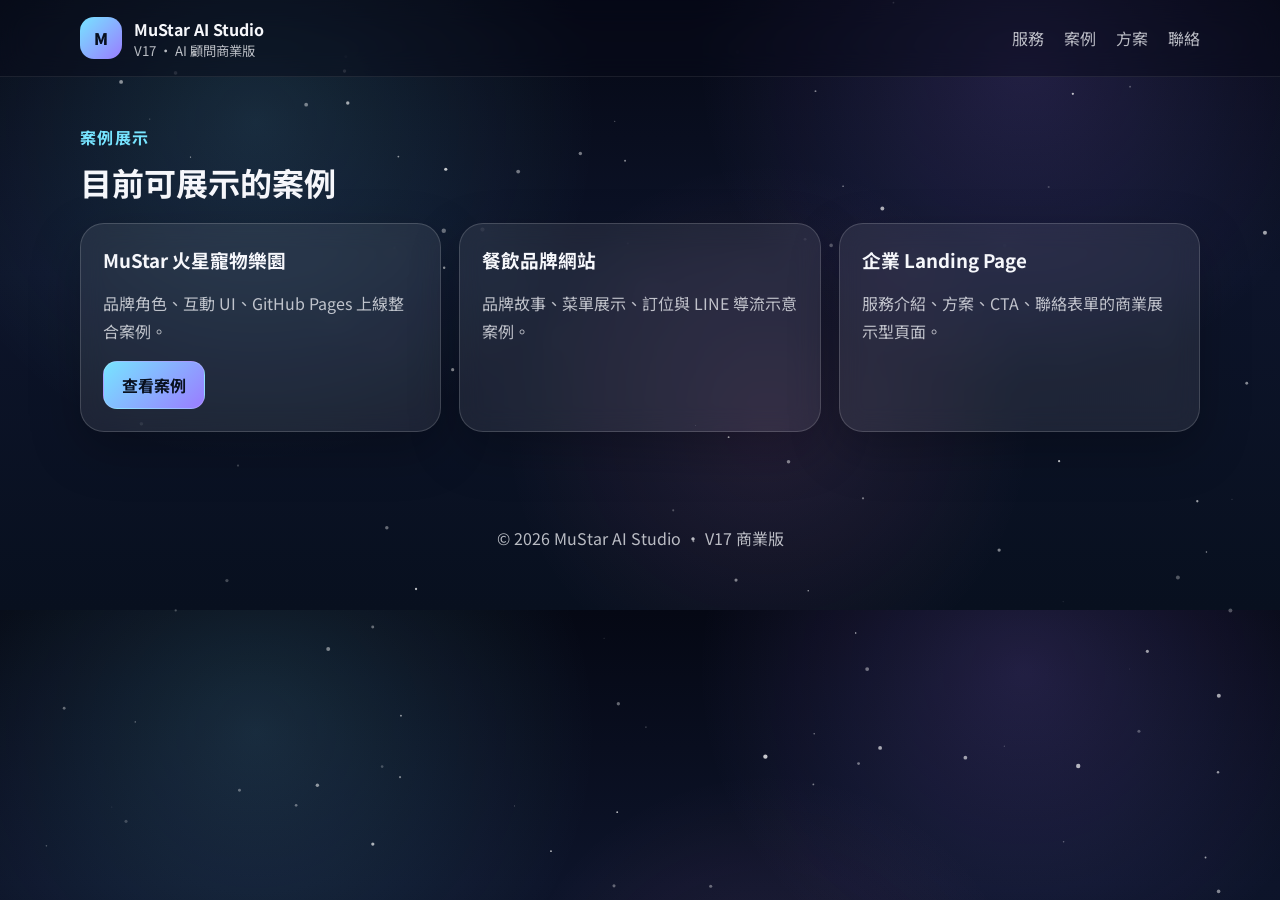
==== cases.html @ 4c123c9e "Add files via upload" ====
<!DOCTYPE html>
<html lang="zh-Hant">
<head>
  <meta charset="UTF-8" />
  <meta name="viewport" content="width=device-width, initial-scale=1.0" />
  <title>案例 | MuStar AI Studio</title>
  <link rel="preconnect" href="https://fonts.googleapis.com">
  <link rel="preconnect" href="https://fonts.gstatic.com" crossorigin>
  <link href="https://fonts.googleapis.com/css2?family=Noto+Sans+TC:wght@400;500;700;900&family=Orbitron:wght@500;700&display=swap" rel="stylesheet">
  <link rel="stylesheet" href="css/style.css" />
</head>
<body>
  <canvas id="stars" aria-hidden="true"></canvas>
  
<header class="site-header">
  <div class="container nav">
    <a class="brand" href="index.html">
      <span class="brand-badge">M</span>
      <span>
        <strong>MuStar AI Studio</strong>
        <small>V17 · AI 顧問商業版</small>
      </span>
    </a>
    <nav class="menu">
      <a href="services.html">服務</a>
      <a href="cases.html">案例</a>
      <a href="pricing.html">方案</a>
      <a href="contact.html">聯絡</a>
    </nav>
  </div>
</header>

  <main class="section container">
    <div class="section-head">
      <p class="eyebrow">案例展示</p>
      <h2>目前可展示的案例</h2>
    </div>
    <div class="grid-3">
      <article class="card glass">
        <h3>MuStar 火星寵物樂園</h3>
        <p>品牌角色、互動 UI、GitHub Pages 上線整合案例。</p>
        <a class="btn btn-primary" href="https://jimmy141319.github.io/cake/" target="_blank" rel="noopener">查看案例</a>
      </article>
      <article class="card glass">
        <h3>餐飲品牌網站</h3>
        <p>品牌故事、菜單展示、訂位與 LINE 導流示意案例。</p>
      </article>
      <article class="card glass">
        <h3>企業 Landing Page</h3>
        <p>服務介紹、方案、CTA、聯絡表單的商業展示型頁面。</p>
      </article>
    </div>
  </main>
  
<footer class="site-footer container">
  <p>© 2026 MuStar AI Studio · V17 商業版</p>
</footer>

  <script src="js/app.js"></script>
</body>
</html>
---- css/style.css ----
*{box-sizing:border-box}
:root{
  --bg:#070b1a;--card:rgba(255,255,255,.08);--line:rgba(255,255,255,.16);
  --text:#f6f7fb;--muted:rgba(246,247,251,.74);--primary:#77e4ff;
  --secondary:#9a7cff;--accent:#ff83c9;--warm:#ffb36b;
}
html{scroll-behavior:smooth}
body{
  margin:0;font-family:"Noto Sans TC",sans-serif;color:var(--text);
  background:
    radial-gradient(circle at 20% 20%, rgba(119,228,255,.14), transparent 30%),
    radial-gradient(circle at 80% 10%, rgba(154,124,255,.18), transparent 28%),
    radial-gradient(circle at 60% 70%, rgba(255,131,201,.10), transparent 30%),
    linear-gradient(180deg,#050814,#0d142a 45%,#08101f 100%);
}
#stars{position:fixed;inset:0;z-index:-1;width:100%;height:100%}
.container{width:min(1120px,calc(100% - 32px));margin:0 auto}
.site-header{position:sticky;top:0;z-index:10;backdrop-filter:blur(14px);background:rgba(7,11,26,.45);border-bottom:1px solid rgba(255,255,255,.08)}
.nav{display:flex;align-items:center;justify-content:space-between;min-height:76px;gap:18px}
.brand{display:flex;align-items:center;gap:12px;color:var(--text);text-decoration:none}
.brand-badge{width:42px;height:42px;border-radius:14px;display:grid;place-items:center;font-weight:900;background:linear-gradient(135deg,var(--primary),var(--secondary));color:#08101f}
.brand strong{display:block;font-size:16px}
.brand small{display:block;color:var(--muted)}
.menu{display:flex;gap:20px;flex-wrap:wrap}
.menu a{color:var(--muted);text-decoration:none}
.menu a:hover{color:var(--text)}
.hero{display:grid;grid-template-columns:1.25fr .9fr;gap:24px;padding:72px 0 48px;align-items:center}
.eyebrow{margin:0 0 10px;color:var(--primary);font-weight:700;letter-spacing:.08em}
h1{margin:0;font-size:clamp(34px,6vw,64px);line-height:1.08}
h1 span{background:linear-gradient(90deg,var(--primary),var(--accent),var(--warm));-webkit-background-clip:text;-webkit-text-fill-color:transparent}
.lead{color:var(--muted);font-size:18px;line-height:1.75;margin:18px 0 0}
.hero-actions{display:flex;gap:12px;flex-wrap:wrap;margin-top:26px}
.btn{display:inline-flex;align-items:center;justify-content:center;min-height:48px;padding:0 18px;border-radius:14px;text-decoration:none;font-weight:700;border:1px solid var(--line)}
.btn-primary{color:#08101f;background:linear-gradient(135deg,var(--primary),var(--secondary))}
.btn-secondary{color:var(--text);background:rgba(255,255,255,.06)}
.hero-metrics{display:grid;grid-template-columns:repeat(3,1fr);gap:12px;margin-top:28px}
.metric{padding:16px;border-radius:18px;background:rgba(255,255,255,.05);border:1px solid var(--line)}
.metric strong{display:block;font-family:"Orbitron",sans-serif;font-size:22px}
.metric span{color:var(--muted);font-size:14px}
.glass{background:var(--card);border:1px solid var(--line);box-shadow:0 18px 50px rgba(0,0,0,.25);backdrop-filter:blur(12px)}
.hero-card,.card{border-radius:24px}
.hero-card{padding:24px}
.card-top{display:flex;gap:8px;flex-wrap:wrap;margin-bottom:10px}
.pill{display:inline-flex;align-items:center;min-height:30px;padding:0 12px;border-radius:999px;background:rgba(255,255,255,.08);border:1px solid var(--line);color:var(--muted);font-size:13px}
.feature-list{margin:18px 0 0;padding-left:18px;line-height:1.8;color:var(--muted)}
.section{padding:48px 0}
.section-head{margin-bottom:18px}
.section-head h2{margin:0;font-size:32px}
.grid-3,.grid-2,.contact-grid{display:grid;gap:18px}
.grid-3{grid-template-columns:repeat(3,1fr)}
.grid-2{grid-template-columns:repeat(2,1fr)}
.contact-grid{grid-template-columns:repeat(3,1fr)}
.card{padding:22px}
.card .icon{font-size:28px;margin-bottom:8px}
.card h3{margin:0 0 8px}
.card p,.card li{color:var(--muted);line-height:1.75}
.pricing .price{font-size:30px;font-weight:900;margin:10px 0 14px;color:var(--primary)}
.pricing ul{padding-left:18px;line-height:1.8;color:var(--muted)}
.featured{outline:2px solid rgba(119,228,255,.45)}
.site-footer{padding:30px 0 44px;color:var(--muted);text-align:center}
@media (max-width:920px){.hero,.grid-3,.grid-2,.contact-grid{grid-template-columns:1fr}.hero{padding-top:52px}.menu{display:none}}
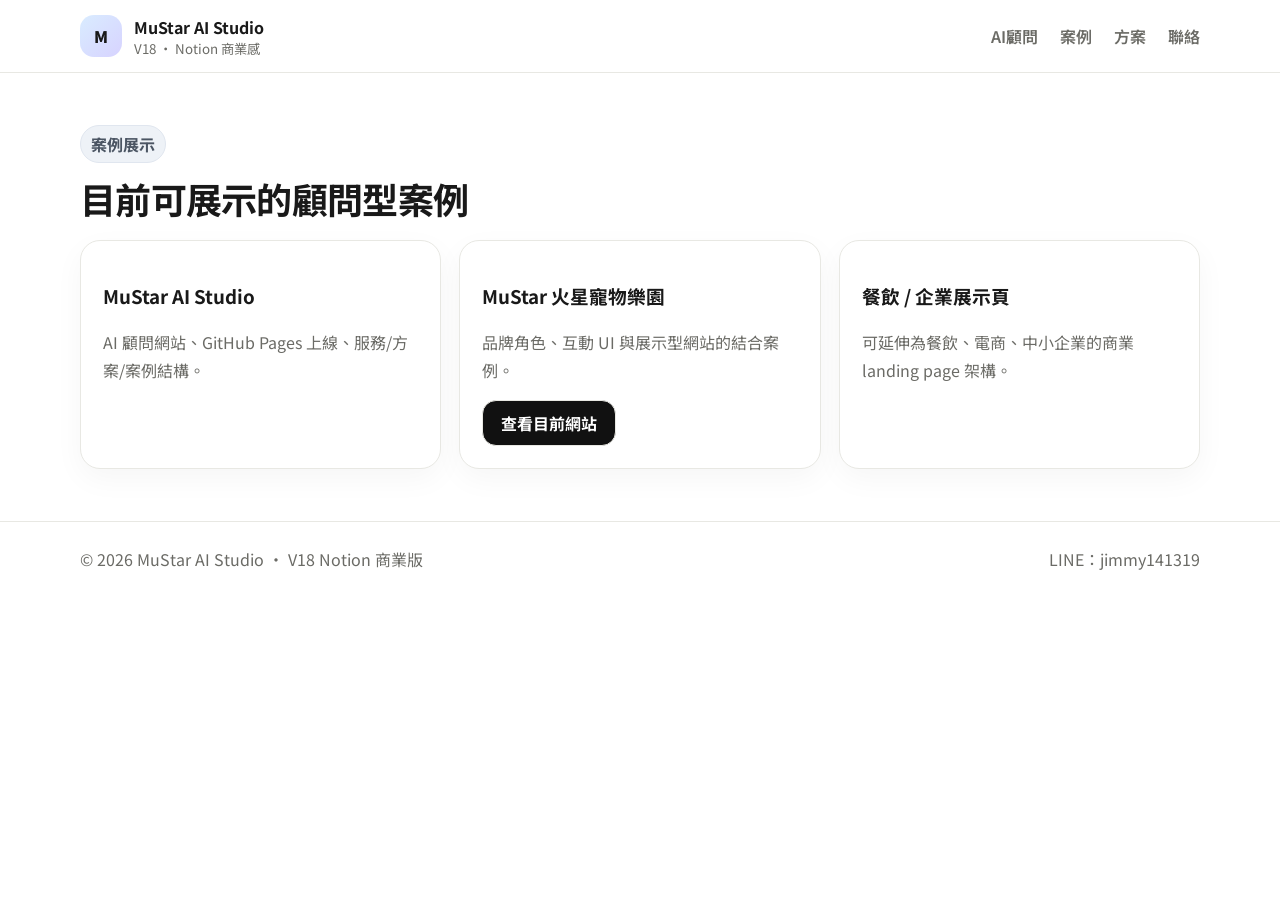
==== commit bcf719ea: "Add files via upload" ====
--- a/cases.html
+++ b/cases.html
@@ -6,23 +6,22 @@
   <title>案例 | MuStar AI Studio</title>
   <link rel="preconnect" href="https://fonts.googleapis.com">
   <link rel="preconnect" href="https://fonts.gstatic.com" crossorigin>
-  <link href="https://fonts.googleapis.com/css2?family=Noto+Sans+TC:wght@400;500;700;900&family=Orbitron:wght@500;700&display=swap" rel="stylesheet">
+  <link href="https://fonts.googleapis.com/css2?family=Noto+Sans+TC:wght@400;500;700;800;900&display=swap" rel="stylesheet">
   <link rel="stylesheet" href="css/style.css" />
 </head>
 <body>
-  <canvas id="stars" aria-hidden="true"></canvas>
   
 <header class="site-header">
   <div class="container nav">
     <a class="brand" href="index.html">
-      <span class="brand-badge">M</span>
-      <span>
+      <span class="brand-mark">M</span>
+      <span class="brand-copy">
         <strong>MuStar AI Studio</strong>
-        <small>V17 · AI 顧問商業版</small>
+        <small>V18 · Notion 商業感</small>
       </span>
     </a>
     <nav class="menu">
-      <a href="services.html">服務</a>
+      <a href="services.html">AI顧問</a>
       <a href="cases.html">案例</a>
       <a href="pricing.html">方案</a>
       <a href="contact.html">聯絡</a>
@@ -30,32 +29,36 @@
   </div>
 </header>
 
-  <main class="section container">
-    <div class="section-head">
-      <p class="eyebrow">案例展示</p>
-      <h2>目前可展示的案例</h2>
-    </div>
-    <div class="grid-3">
-      <article class="card glass">
-        <h3>MuStar 火星寵物樂園</h3>
-        <p>品牌角色、互動 UI、GitHub Pages 上線整合案例。</p>
-        <a class="btn btn-primary" href="https://jimmy141319.github.io/cake/" target="_blank" rel="noopener">查看案例</a>
-      </article>
-      <article class="card glass">
-        <h3>餐飲品牌網站</h3>
-        <p>品牌故事、菜單展示、訂位與 LINE 導流示意案例。</p>
-      </article>
-      <article class="card glass">
-        <h3>企業 Landing Page</h3>
-        <p>服務介紹、方案、CTA、聯絡表單的商業展示型頁面。</p>
-      </article>
+  <main class="section">
+    <div class="container">
+      <div class="section-head">
+        <div class="eyebrow">案例展示</div>
+        <h1 class="page-title">目前可展示的顧問型案例</h1>
+      </div>
+      <div class="grid-3">
+        <article class="card">
+          <h3>MuStar AI Studio</h3>
+          <p>AI 顧問網站、GitHub Pages 上線、服務/方案/案例結構。</p>
+        </article>
+        <article class="card">
+          <h3>MuStar 火星寵物樂園</h3>
+          <p>品牌角色、互動 UI 與展示型網站的結合案例。</p>
+          <a class="btn btn-dark" href="https://jimmy141319.github.io/cake/" target="_blank" rel="noopener">查看目前網站</a>
+        </article>
+        <article class="card">
+          <h3>餐飲 / 企業展示頁</h3>
+          <p>可延伸為餐飲、電商、中小企業的商業 landing page 架構。</p>
+        </article>
+      </div>
     </div>
   </main>
   
-<footer class="site-footer container">
-  <p>© 2026 MuStar AI Studio · V17 商業版</p>
+<footer class="site-footer">
+  <div class="container footer-wrap">
+    <div>© 2026 MuStar AI Studio · V18 Notion 商業版</div>
+    <div>LINE：jimmy141319</div>
+  </div>
 </footer>
 
-  <script src="js/app.js"></script>
 </body>
 </html>
--- a/css/style.css
+++ b/css/style.css
@@ -1,61 +1,114 @@
 *{box-sizing:border-box}
 :root{
-  --bg:#070b1a;--card:rgba(255,255,255,.08);--line:rgba(255,255,255,.16);
-  --text:#f6f7fb;--muted:rgba(246,247,251,.74);--primary:#77e4ff;
-  --secondary:#9a7cff;--accent:#ff83c9;--warm:#ffb36b;
+  --bg:#ffffff;
+  --soft:#f7f7f5;
+  --line:#e8e8e3;
+  --text:#191919;
+  --muted:#6b6b66;
+  --accent:#111111;
+  --pill:#f1f1ee;
 }
 html{scroll-behavior:smooth}
 body{
-  margin:0;font-family:"Noto Sans TC",sans-serif;color:var(--text);
-  background:
-    radial-gradient(circle at 20% 20%, rgba(119,228,255,.14), transparent 30%),
-    radial-gradient(circle at 80% 10%, rgba(154,124,255,.18), transparent 28%),
-    radial-gradient(circle at 60% 70%, rgba(255,131,201,.10), transparent 30%),
-    linear-gradient(180deg,#050814,#0d142a 45%,#08101f 100%);
+  margin:0;
+  font-family:"Noto Sans TC",sans-serif;
+  color:var(--text);
+  background:var(--bg);
 }
-#stars{position:fixed;inset:0;z-index:-1;width:100%;height:100%}
-.container{width:min(1120px,calc(100% - 32px));margin:0 auto}
-.site-header{position:sticky;top:0;z-index:10;backdrop-filter:blur(14px);background:rgba(7,11,26,.45);border-bottom:1px solid rgba(255,255,255,.08)}
-.nav{display:flex;align-items:center;justify-content:space-between;min-height:76px;gap:18px}
-.brand{display:flex;align-items:center;gap:12px;color:var(--text);text-decoration:none}
-.brand-badge{width:42px;height:42px;border-radius:14px;display:grid;place-items:center;font-weight:900;background:linear-gradient(135deg,var(--primary),var(--secondary));color:#08101f}
-.brand strong{display:block;font-size:16px}
-.brand small{display:block;color:var(--muted)}
-.menu{display:flex;gap:20px;flex-wrap:wrap}
-.menu a{color:var(--muted);text-decoration:none}
+.container{width:min(1120px, calc(100% - 32px)); margin:0 auto}
+.site-header{
+  position:sticky; top:0; z-index:20;
+  background:rgba(255,255,255,.9);
+  border-bottom:1px solid var(--line);
+  backdrop-filter: blur(10px);
+}
+.nav{
+  min-height:72px;
+  display:flex; align-items:center; justify-content:space-between; gap:18px;
+}
+.brand{
+  display:flex; align-items:center; gap:12px; text-decoration:none; color:var(--text);
+}
+.brand-mark{
+  width:42px; height:42px; border-radius:14px;
+  display:grid; place-items:center; font-weight:900;
+  background:linear-gradient(135deg,#d9ecff,#d7d3ff);
+}
+.brand-copy strong{display:block; font-size:16px}
+.brand-copy small{display:block; color:var(--muted)}
+.menu{display:flex; gap:22px; flex-wrap:wrap}
+.menu a{color:var(--muted); text-decoration:none; font-weight:600}
 .menu a:hover{color:var(--text)}
-.hero{display:grid;grid-template-columns:1.25fr .9fr;gap:24px;padding:72px 0 48px;align-items:center}
-.eyebrow{margin:0 0 10px;color:var(--primary);font-weight:700;letter-spacing:.08em}
-h1{margin:0;font-size:clamp(34px,6vw,64px);line-height:1.08}
-h1 span{background:linear-gradient(90deg,var(--primary),var(--accent),var(--warm));-webkit-background-clip:text;-webkit-text-fill-color:transparent}
-.lead{color:var(--muted);font-size:18px;line-height:1.75;margin:18px 0 0}
-.hero-actions{display:flex;gap:12px;flex-wrap:wrap;margin-top:26px}
-.btn{display:inline-flex;align-items:center;justify-content:center;min-height:48px;padding:0 18px;border-radius:14px;text-decoration:none;font-weight:700;border:1px solid var(--line)}
-.btn-primary{color:#08101f;background:linear-gradient(135deg,var(--primary),var(--secondary))}
-.btn-secondary{color:var(--text);background:rgba(255,255,255,.06)}
-.hero-metrics{display:grid;grid-template-columns:repeat(3,1fr);gap:12px;margin-top:28px}
-.metric{padding:16px;border-radius:18px;background:rgba(255,255,255,.05);border:1px solid var(--line)}
-.metric strong{display:block;font-family:"Orbitron",sans-serif;font-size:22px}
-.metric span{color:var(--muted);font-size:14px}
-.glass{background:var(--card);border:1px solid var(--line);box-shadow:0 18px 50px rgba(0,0,0,.25);backdrop-filter:blur(12px)}
-.hero-card,.card{border-radius:24px}
-.hero-card{padding:24px}
-.card-top{display:flex;gap:8px;flex-wrap:wrap;margin-bottom:10px}
-.pill{display:inline-flex;align-items:center;min-height:30px;padding:0 12px;border-radius:999px;background:rgba(255,255,255,.08);border:1px solid var(--line);color:var(--muted);font-size:13px}
-.feature-list{margin:18px 0 0;padding-left:18px;line-height:1.8;color:var(--muted)}
-.section{padding:48px 0}
-.section-head{margin-bottom:18px}
-.section-head h2{margin:0;font-size:32px}
-.grid-3,.grid-2,.contact-grid{display:grid;gap:18px}
+.hero{
+  padding:56px 0 28px;
+  background:linear-gradient(180deg,#ffffff 0%, #fafaf8 100%);
+}
+.hero-grid{
+  display:grid; grid-template-columns:1.15fr .85fr; gap:24px; align-items:center;
+}
+.eyebrow{
+  display:inline-block; margin:0 0 14px; color:#4b5563; font-weight:700;
+  background:#eef2f7; border:1px solid #e0e6ef; padding:6px 10px; border-radius:999px;
+}
+h1{
+  margin:0; font-size:clamp(34px, 6vw, 64px); line-height:1.08; letter-spacing:-.02em;
+}
+h1 span{color:#3b3b38}
+.lead{
+  color:var(--muted); font-size:18px; line-height:1.8; margin:18px 0 0;
+}
+.hero-actions{display:flex; gap:12px; flex-wrap:wrap; margin-top:24px}
+.btn{
+  min-height:46px; display:inline-flex; align-items:center; justify-content:center;
+  padding:0 18px; border-radius:14px; font-weight:700; text-decoration:none; border:1px solid var(--line);
+}
+.btn-dark{background:#111; color:#fff}
+.btn-light{background:#fff; color:#111}
+.hero-tags{display:flex; gap:10px; flex-wrap:wrap; margin-top:22px}
+.hero-tags span,.mini-pill{
+  display:inline-flex; align-items:center; min-height:32px; padding:0 12px;
+  border-radius:999px; background:var(--pill); border:1px solid var(--line); color:var(--muted); font-size:13px;
+}
+.card{
+  background:#fff; border:1px solid var(--line); border-radius:20px; padding:22px;
+  box-shadow:0 10px 30px rgba(0,0,0,.04);
+}
+.hero-panel h3{margin:12px 0 10px; font-size:34px; line-height:1.15}
+.hero-panel p,.card p,.card li{color:var(--muted); line-height:1.75}
+.hero-panel ul{padding-left:18px}
+.hero-metrics{
+  display:grid; grid-template-columns:repeat(3,1fr); gap:12px; margin-top:24px;
+}
+.metric{
+  padding:16px; border:1px solid var(--line); border-radius:18px; background:#fff;
+}
+.metric strong{display:block; font-size:22px}
+.metric span{color:var(--muted); font-size:14px}
+.section{padding:52px 0}
+.soft{background:var(--soft); border-top:1px solid var(--line); border-bottom:1px solid var(--line)}
+.section-head{margin-bottom:20px}
+.section-head h2,.page-title{margin:0; font-size:36px; line-height:1.2}
+.grid-4,.grid-3,.grid-2,.timeline,.footer-wrap{
+  display:grid; gap:18px;
+}
+.grid-4{grid-template-columns:repeat(4,1fr)}
 .grid-3{grid-template-columns:repeat(3,1fr)}
 .grid-2{grid-template-columns:repeat(2,1fr)}
-.contact-grid{grid-template-columns:repeat(3,1fr)}
-.card{padding:22px}
-.card .icon{font-size:28px;margin-bottom:8px}
-.card h3{margin:0 0 8px}
-.card p,.card li{color:var(--muted);line-height:1.75}
-.pricing .price{font-size:30px;font-weight:900;margin:10px 0 14px;color:var(--primary)}
-.pricing ul{padding-left:18px;line-height:1.8;color:var(--muted)}
-.featured{outline:2px solid rgba(119,228,255,.45)}
-.site-footer{padding:30px 0 44px;color:var(--muted);text-align:center}
-@media (max-width:920px){.hero,.grid-3,.grid-2,.contact-grid{grid-template-columns:1fr}.hero{padding-top:52px}.menu{display:none}}
+.timeline{grid-template-columns:repeat(4,1fr)}
+.service-icon{
+  width:42px; height:42px; border-radius:12px; display:grid; place-items:center;
+  background:#f4f4f1; border:1px solid var(--line); font-weight:800; margin-bottom:10px;
+}
+.pricing-card .price{
+  font-size:30px; font-weight:900; margin:10px 0 12px;
+}
+.pricing-card ul{padding-left:18px}
+.featured{outline:2px solid #111}
+.site-footer{border-top:1px solid var(--line); background:#fff}
+.footer-wrap{
+  grid-template-columns:1fr auto; align-items:center; min-height:74px; color:var(--muted);
+}
+@media (max-width:960px){
+  .hero-grid,.grid-4,.grid-3,.grid-2,.timeline,.footer-wrap{grid-template-columns:1fr}
+  .menu{display:none}
+}
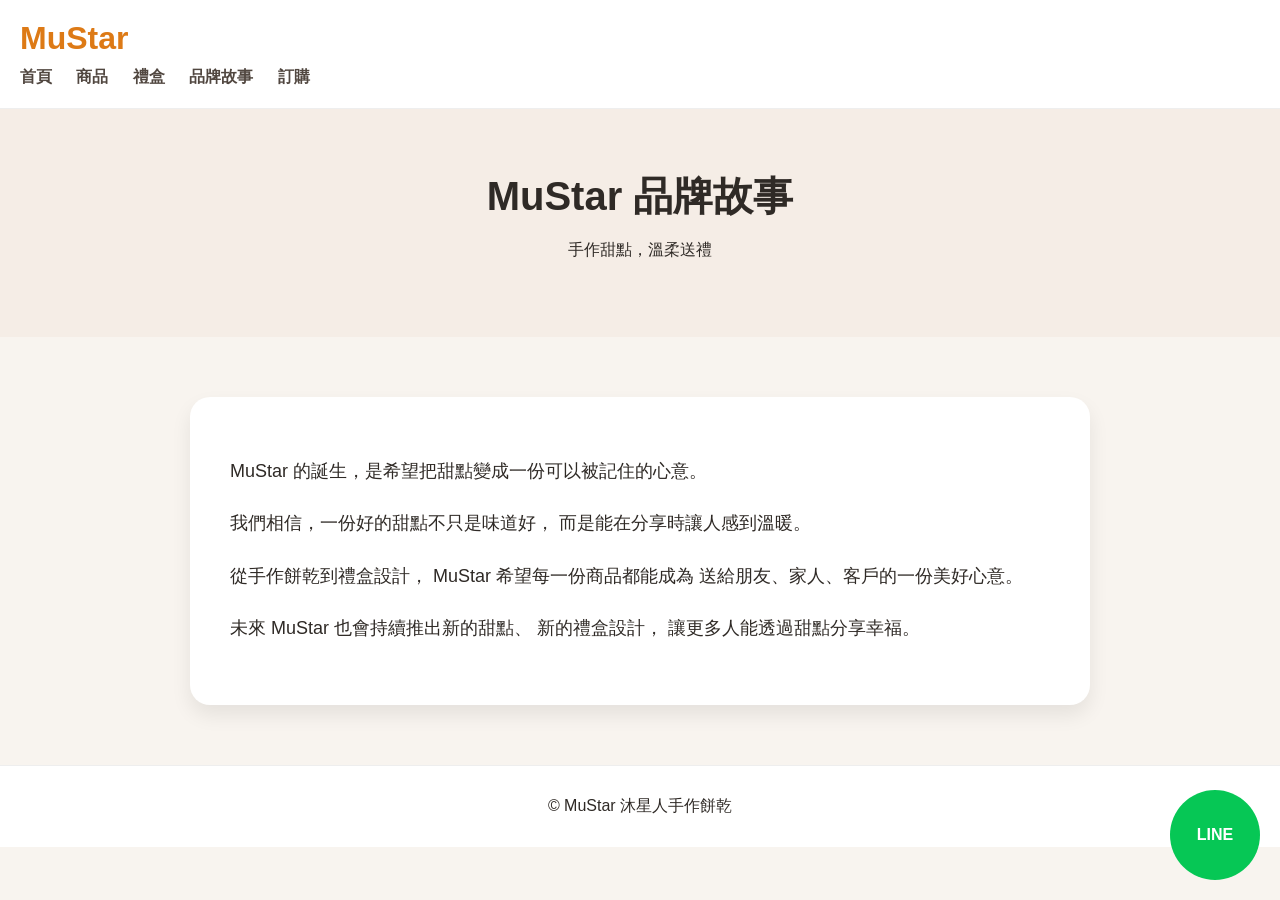
==== commit 8ca5bf81: "Add initial HTML structure for MuStar brand story" ====
--- a/cases.html
+++ b/cases.html
@@ -1,64 +1,164 @@
 <!DOCTYPE html>
-<html lang="zh-Hant">
+<html lang="zh-TW">
 <head>
-  <meta charset="UTF-8" />
-  <meta name="viewport" content="width=device-width, initial-scale=1.0" />
-  <title>案例 | MuStar AI Studio</title>
-  <link rel="preconnect" href="https://fonts.googleapis.com">
-  <link rel="preconnect" href="https://fonts.gstatic.com" crossorigin>
-  <link href="https://fonts.googleapis.com/css2?family=Noto+Sans+TC:wght@400;500;700;800;900&display=swap" rel="stylesheet">
-  <link rel="stylesheet" href="css/style.css" />
+<meta charset="UTF-8">
+<meta name="viewport" content="width=device-width, initial-scale=1.0">
+<title>MuStar 品牌故事</title>
+
+<style>
+
+body{
+margin:0;
+font-family:Arial,"Microsoft JhengHei";
+background:#f8f4ef;
+color:#2f2a26;
+}
+
+header{
+background:white;
+padding:20px;
+border-bottom:1px solid #eee;
+}
+
+.logo{
+font-size:32px;
+font-weight:800;
+color:#dd7a16;
+}
+
+nav{
+margin-top:10px;
+}
+
+nav a{
+margin-right:20px;
+font-weight:700;
+color:#514740;
+text-decoration:none;
+}
+
+.hero{
+padding:60px 20px;
+text-align:center;
+background:#f5ede6;
+}
+
+.hero h1{
+font-size:40px;
+margin:0;
+}
+
+.section{
+padding:60px 20px;
+max-width:900px;
+margin:auto;
+}
+
+.story{
+background:white;
+padding:40px;
+border-radius:20px;
+box-shadow:0 10px 20px rgba(0,0,0,0.08);
+}
+
+.story p{
+font-size:18px;
+line-height:1.8;
+margin-bottom:20px;
+}
+
+footer{
+text-align:center;
+padding:30px;
+background:white;
+border-top:1px solid #eee;
+}
+
+.line{
+position:fixed;
+right:20px;
+bottom:20px;
+background:#06c755;
+color:white;
+width:90px;
+height:90px;
+border-radius:50%;
+display:flex;
+align-items:center;
+justify-content:center;
+font-weight:800;
+}
+
+</style>
 </head>
+
 <body>
-  
-<header class="site-header">
-  <div class="container nav">
-    <a class="brand" href="index.html">
-      <span class="brand-mark">M</span>
-      <span class="brand-copy">
-        <strong>MuStar AI Studio</strong>
-        <small>V18 · Notion 商業感</small>
-      </span>
-    </a>
-    <nav class="menu">
-      <a href="services.html">AI顧問</a>
-      <a href="cases.html">案例</a>
-      <a href="pricing.html">方案</a>
-      <a href="contact.html">聯絡</a>
-    </nav>
-  </div>
+
+<header>
+
+<div class="logo">MuStar</div>
+
+<nav>
+<a href="index.html">首頁</a>
+<a href="services.html">商品</a>
+<a href="pricing.html">禮盒</a>
+<a href="cases.html">品牌故事</a>
+<a href="contact.html">訂購</a>
+</nav>
+
 </header>
 
-  <main class="section">
-    <div class="container">
-      <div class="section-head">
-        <div class="eyebrow">案例展示</div>
-        <h1 class="page-title">目前可展示的顧問型案例</h1>
-      </div>
-      <div class="grid-3">
-        <article class="card">
-          <h3>MuStar AI Studio</h3>
-          <p>AI 顧問網站、GitHub Pages 上線、服務/方案/案例結構。</p>
-        </article>
-        <article class="card">
-          <h3>MuStar 火星寵物樂園</h3>
-          <p>品牌角色、互動 UI 與展示型網站的結合案例。</p>
-          <a class="btn btn-dark" href="https://jimmy141319.github.io/cake/" target="_blank" rel="noopener">查看目前網站</a>
-        </article>
-        <article class="card">
-          <h3>餐飲 / 企業展示頁</h3>
-          <p>可延伸為餐飲、電商、中小企業的商業 landing page 架構。</p>
-        </article>
-      </div>
-    </div>
-  </main>
-  
-<footer class="site-footer">
-  <div class="container footer-wrap">
-    <div>© 2026 MuStar AI Studio · V18 Notion 商業版</div>
-    <div>LINE：jimmy141319</div>
-  </div>
+<section class="hero">
+
+<h1>MuStar 品牌故事</h1>
+<p>手作甜點，溫柔送禮</p>
+
+</section>
+
+<section class="section">
+
+<div class="story">
+
+<p>
+MuStar 的誕生，是希望把甜點變成一份可以被記住的心意。
+</p>
+
+<p>
+我們相信，一份好的甜點不只是味道好，
+而是能在分享時讓人感到溫暖。
+</p>
+
+<p>
+從手作餅乾到禮盒設計，
+MuStar 希望每一份商品都能成為
+送給朋友、家人、客戶的一份美好心意。
+</p>
+
+<p>
+未來 MuStar 也會持續推出新的甜點、
+新的禮盒設計，
+讓更多人能透過甜點分享幸福。
+</p>
+
+</div>
+
+</section>
+
+<footer>
+
+© MuStar 沐星人手作餅乾
+
 </footer>
+
+<div class="line" onclick="order()">LINE</div>
+
+<script>
+
+function order(){
+window.open("https://line.me/R/msg/text/?MuStar品牌詢問")
+}
+
+</script>
 
 </body>
 </html>
